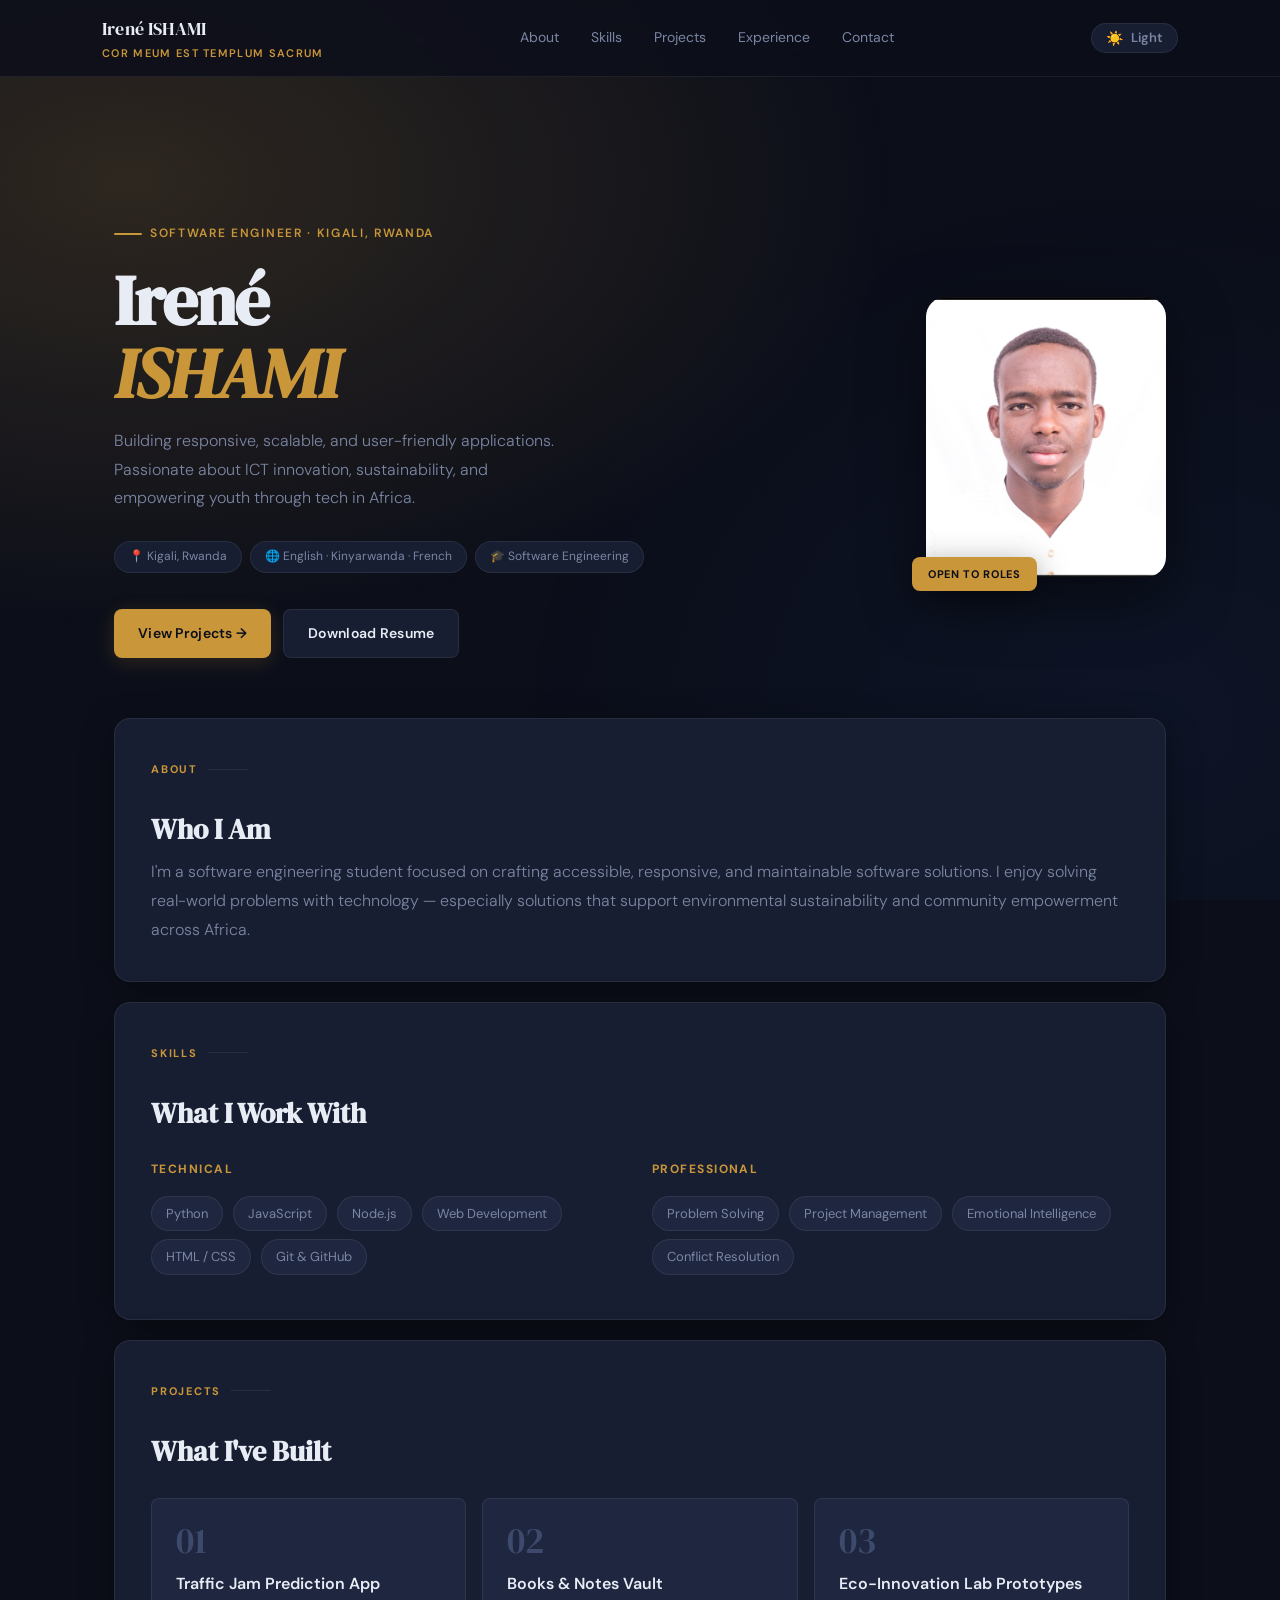
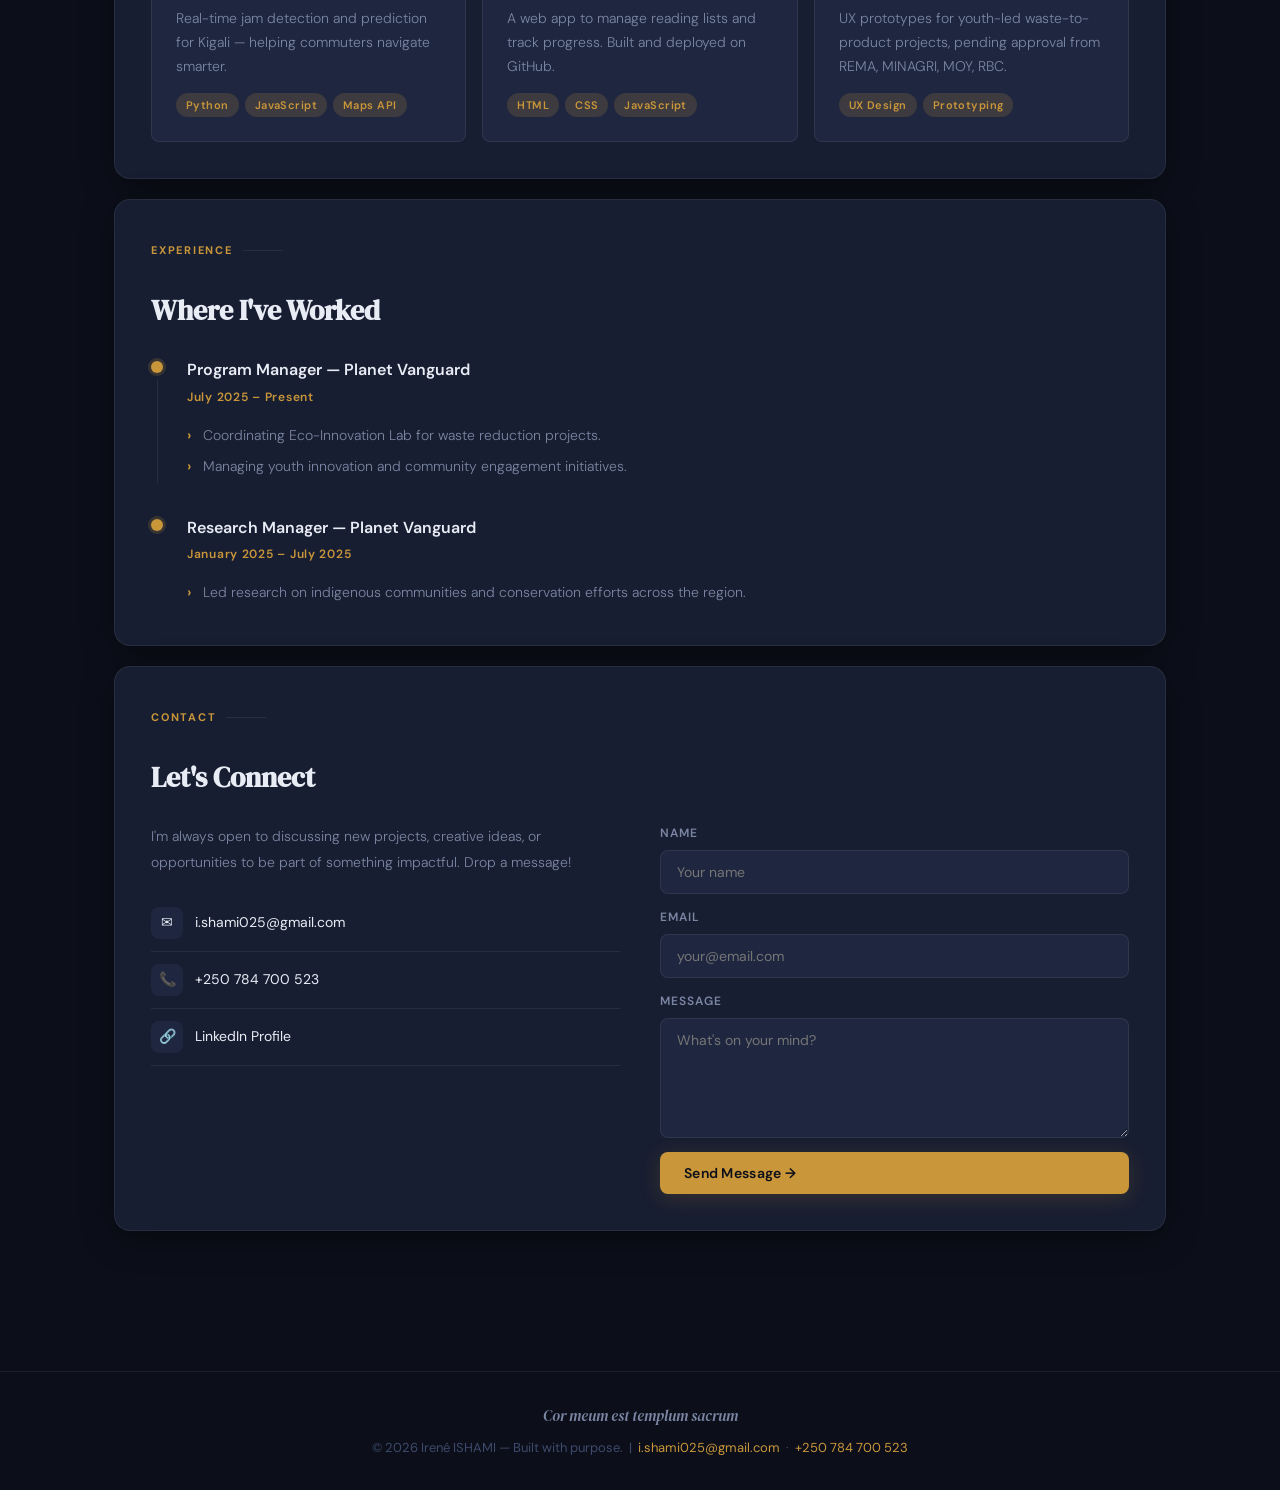
==== index.html @ 7d93533b "adding the 60:30:10 rule of coloring" ====
<!doctype html>
<html lang="en" data-theme="dark">
<head>
  <meta charset="utf-8" />
  <meta name="viewport" content="width=device-width,initial-scale=1" />
  <title>Irené ISHAMI — COR MEUM EST TEMPLUM SACRUM</title>
  <meta name="description" content="Irené ISHAMI — Software Engineering Student. Projects, experience, skills and contact." />
  <link rel="preconnect" href="https://fonts.googleapis.com">
  <link rel="preconnect" href="https://fonts.gstatic.com" crossorigin>
  <link href="https://fonts.googleapis.com/css2?family=DM+Serif+Display:ital@0;1&family=DM+Sans:ital,opsz,wght@0,9..40,300;0,9..40,400;0,9..40,600;1,9..40,300&display=swap" rel="stylesheet">
  <link rel="stylesheet" href="style.css" />
</head>
<body>

  <!-- ── HEADER ─────────────────────────────────────────────────────────── -->
  <header class="site-header">
    <div class="nav-row">
      <div class="brand">
        <div class="brand-name">Irené ISHAMI</div>
        <div class="brand-role">Cor meum est templum sacrum</div>
      </div>

      <button class="menu-toggle" aria-label="Toggle navigation">
        <span class="bar"></span>
        <span class="bar"></span>
        <span class="bar"></span>
      </button>

      <nav>
        <a href="#about">About</a>
        <a href="#skills">Skills</a>
        <a href="#projects">Projects</a>
        <a href="#experience">Experience</a>
        <a href="#contact">Contact</a>
      </nav>

      <button class="theme-toggle" id="themeToggle" aria-label="Toggle theme">
        <span class="theme-icon" id="themeIcon">☀️</span>
        <span id="themeLabel">Light</span>
      </button>
    </div>
  </header>

  <!-- ── MAIN ───────────────────────────────────────────────────────────── -->
  <main class="wrap" id="top">

    <!-- HERO -->
    <section class="hero">
      <div id="profile-content">
        <div class="hero-eyebrow">Software Engineer · Kigali, Rwanda</div>
        <h1>Irené<br><em>ISHAMI</em></h1>
        <p class="lead">
          Building responsive, scalable, and user-friendly applications. Passionate about ICT innovation,
          sustainability, and empowering youth through tech in Africa.
        </p>
        <div class="meta-pills">
          <span class="pill">📍 Kigali, Rwanda</span>
          <span class="pill">🌐 English · Kinyarwanda · French</span>
          <span class="pill">🎓 Software Engineering</span>
        </div>
        <div class="actions">
          <a href="#projects" class="btn btn-primary">View Projects →</a>
          <a href="./assets/cv/Irené ISHAMI - Resume .pdf" class="btn btn-ghost" download>Download Resume</a>
        </div>
      </div>

      <div class="profile-wrap">
        <div class="profile-img">
          <img alt="Irené ISHAMI" src="./assets/images/Screenshot_20241003-151451_1.jpg">
        </div>
        <div class="profile-badge">Open to Roles</div>
      </div>
    </section>

    <!-- ABOUT -->
    <section id="about" class="card">
      <div class="section-label">About</div>
      <h2>Who I Am</h2>
      <p>I'm a software engineering student focused on crafting accessible, responsive, and maintainable software solutions. I enjoy solving real-world problems with technology — especially solutions that support environmental sustainability and community empowerment across Africa.</p>
    </section>

    <!-- SKILLS -->
    <section id="skills" class="card">
      <div class="section-label">Skills</div>
      <h2>What I Work With</h2>
      <div class="skills-grid">
        <div class="skill-group">
          <h3>Technical</h3>
          <div>
            <span class="skill-tag">Python</span>
            <span class="skill-tag">JavaScript</span>
            <span class="skill-tag">Node.js</span>
            <span class="skill-tag">Web Development</span>
            <span class="skill-tag">HTML / CSS</span>
            <span class="skill-tag">Git & GitHub</span>
          </div>
        </div>
        <div class="skill-group">
          <h3>Professional</h3>
          <div>
            <span class="skill-tag">Problem Solving</span>
            <span class="skill-tag">Project Management</span>
            <span class="skill-tag">Emotional Intelligence</span>
            <span class="skill-tag">Conflict Resolution</span>
          </div>
        </div>
      </div>
    </section>

    <!-- PROJECTS -->
    <section id="projects" class="card">
      <div class="section-label">Projects</div>
      <h2>What I've Built</h2>
      <div class="projects-grid">
        <div class="project">
          <div class="project-num">01</div>
          <h4>Traffic Jam Prediction App</h4>
          <p>Real-time jam detection and prediction for Kigali — helping commuters navigate smarter.</p>
          <div class="project-tech">
            <span>Python</span>
            <span>JavaScript</span>
            <span>Maps API</span>
          </div>
        </div>
        <div class="project">
          <div class="project-num">02</div>
          <h4>Books & Notes Vault</h4>
          <p>A web app to manage reading lists and track progress. Built and deployed on GitHub.</p>
          <div class="project-tech">
            <span>HTML</span>
            <span>CSS</span>
            <span>JavaScript</span>
          </div>
        </div>
        <div class="project">
          <div class="project-num">03</div>
          <h4>Eco-Innovation Lab Prototypes</h4>
          <p>UX prototypes for youth-led waste-to-product projects, pending approval from REMA, MINAGRI, MOY, RBC.</p>
          <div class="project-tech">
            <span>UX Design</span>
            <span>Prototyping</span>
          </div>
        </div>
      </div>
    </section>

    <!-- EXPERIENCE -->
    <section id="experience" class="card">
      <div class="section-label">Experience</div>
      <h2>Where I've Worked</h2>
      <div class="timeline">
        <div class="timeline-item">
          <div class="timeline-dot-col">
            <div class="timeline-dot"></div>
            <div class="timeline-line"></div>
          </div>
          <div class="timeline-content">
            <h3>Program Manager — Planet Vanguard</h3>
            <div class="timeline-date">July 2025 – Present</div>
            <ul>
              <li>Coordinating Eco-Innovation Lab for waste reduction projects.</li>
              <li>Managing youth innovation and community engagement initiatives.</li>
            </ul>
          </div>
        </div>
        <div class="timeline-item">
          <div class="timeline-dot-col">
            <div class="timeline-dot"></div>
            <div class="timeline-line"></div>
          </div>
          <div class="timeline-content">
            <h3>Research Manager — Planet Vanguard</h3>
            <div class="timeline-date">January 2025 – July 2025</div>
            <ul>
              <li>Led research on indigenous communities and conservation efforts across the region.</li>
            </ul>
          </div>
        </div>
      </div>
    </section>

    <!-- CONTACT -->
    <section id="contact" class="card">
      <div class="section-label">Contact</div>
      <h2>Let's Connect</h2>
      <div class="contact-layout">
        <div class="contact-info">
          <p>I'm always open to discussing new projects, creative ideas, or opportunities to be part of something impactful. Drop a message!</p>
          <a href="mailto:i.shami025@gmail.com" class="contact-link">
            <span class="contact-link-icon">✉</span>
            i.shami025@gmail.com
          </a>
          <a href="tel:+250784700523" class="contact-link">
            <span class="contact-link-icon">📞</span>
            +250 784 700 523
          </a>
          <a href="https://www.linkedin.com/in/iren%C3%A9-ishami-908b85334/" class="contact-link" target="_blank">
            <span class="contact-link-icon">🔗</span>
            LinkedIn Profile
          </a>
        </div>
        <form id="contact-form">
          <div class="form-group">
            <label for="name">Name</label>
            <input type="text" id="name" placeholder="Your name" required>
          </div>
          <div class="form-group">
            <label for="email">Email</label>
            <input type="email" id="email" placeholder="your@email.com" required>
          </div>
          <div class="form-group">
            <label for="message">Message</label>
            <textarea id="message" placeholder="What's on your mind?" required></textarea>
          </div>
          <button type="submit" class="btn btn-primary">Send Message →</button>
        </form>
      </div>
    </section>

  </main>

  <!-- ── FOOTER ──────────────────────────────────────────────────────────── -->
  <footer>
    <p class="footer-motto">Cor meum est templum sacrum</p>
    <p>© 2026 Irené ISHAMI — Built with purpose. &nbsp;|&nbsp;
      <a href="mailto:i.shami025@gmail.com">i.shami025@gmail.com</a> &nbsp;·&nbsp;
      <a href="tel:+250784700523">+250 784 700 523</a>
    </p>
  </footer>

  <script src="script.js"></script>
</body>
</html>
---- style.css ----
/* ─────────────────────────────────────────────────────────────────────────
   DESIGN SYSTEM  —  60-30-10 Color Rule
   60% = bg          (deep navy / warm cream)
   30% = surface      (cards / panels)
   10% = accent       (warm gold)
───────────────────────────────────────────────────────────────────────── */

:root {
  --transition: 0.35s cubic-bezier(0.4, 0, 0.2, 1);
  --radius: 16px;
  --radius-sm: 8px;
}

/* ── DARK THEME (default) ────────────────────────────────────────────── */
[data-theme="dark"] {
  --bg:           #0c0f1a;
  --bg-alt:       #111627;
  --surface:      #181e31;
  --surface-2:    #1f2740;
  --border:       rgba(255, 255, 255, 0.07);
  --text:         #e8ecf5;
  --text-muted:   #7a86a3;
  --text-dim:     #3d4a6b;
  --accent:       #c9963a;
  --accent-glow:  rgba(201, 150, 58, 0.18);
  --accent-light: #e8b55a;
  --shadow:       0 8px 32px rgba(0, 0, 0, 0.4);
  --shadow-lg:    0 20px 60px rgba(0, 0, 0, 0.5);
}

/* ── LIGHT THEME ─────────────────────────────────────────────────────── */
[data-theme="light"] {
  --bg:           #f0ede8;
  --bg-alt:       #ebe7e1;
  --surface:      #ffffff;
  --surface-2:    #f8f6f3;
  --border:       rgba(0, 0, 0, 0.08);
  --text:         #1a1a2e;
  --text-muted:   #6b6880;
  --text-dim:     #bbb9c4;
  --accent:       #b5832a;
  --accent-glow:  rgba(181, 131, 42, 0.12);
  --accent-light: #d4a24a;
  --shadow:       0 4px 20px rgba(0, 0, 0, 0.08);
  --shadow-lg:    0 16px 48px rgba(0, 0, 0, 0.12);
}

/* ── RESET ───────────────────────────────────────────────────────────── */
*, *::before, *::after {
  box-sizing: border-box;
  margin: 0;
  padding: 0;
}

html { scroll-behavior: smooth; }

body {
  font-family: 'DM Sans', sans-serif;
  background: var(--bg);
  color: var(--text);
  line-height: 1.65;
  transition: background var(--transition), color var(--transition);
  overflow-x: hidden;
}

/* ── BACKGROUND GLOW ─────────────────────────────────────────────────── */
body::before {
  content: '';
  position: fixed;
  inset: 0;
  background:
    radial-gradient(ellipse 60% 50% at 10% 20%, var(--accent-glow), transparent),
    radial-gradient(ellipse 50% 60% at 90% 80%, rgba(37, 99, 235, 0.06), transparent);
  pointer-events: none;
  z-index: 0;
  transition: opacity var(--transition);
}

/* ── LAYOUT ──────────────────────────────────────────────────────────── */
.wrap {
  position: relative;
  z-index: 1;
  max-width: 1100px;
  margin: 0 auto;
  padding: 60px 24px 80px;
}

/* ── HEADER ──────────────────────────────────────────────────────────── */
header {
  position: sticky;
  top: 0;
  z-index: 200;
  background: rgba(12, 15, 26, 0.85);
  backdrop-filter: blur(20px);
  -webkit-backdrop-filter: blur(20px);
  border-bottom: 1px solid var(--border);
  transition: background var(--transition), border-color var(--transition);
}

[data-theme="light"] header {
  background: rgba(240, 237, 232, 0.85);
}

.nav-row {
  display: flex;
  justify-content: space-between;
  align-items: center;
  padding: 14px 32px;
  max-width: 1140px;
  margin: 0 auto;
  gap: 20px;
}

.brand-name {
  font-family: 'DM Serif Display', serif;
  font-size: 18px;
  letter-spacing: 0.01em;
  color: var(--text);
}

.brand-role {
  font-size: 11px;
  color: var(--accent);
  letter-spacing: 0.12em;
  text-transform: uppercase;
  font-weight: 600;
}

/* ── NAV ─────────────────────────────────────────────────────────────── */
nav {
  display: flex;
  align-items: center;
  gap: 4px;
}

nav a {
  color: var(--text-muted);
  text-decoration: none;
  font-size: 14px;
  font-weight: 400;
  padding: 6px 14px;
  border-radius: var(--radius-sm);
  transition: color 0.2s, background 0.2s;
}

nav a:hover {
  color: var(--text);
  background: var(--surface);
}

/* ── THEME TOGGLE ────────────────────────────────────────────────────── */
.theme-toggle {
  display: flex;
  align-items: center;
  gap: 8px;
  background: var(--surface);
  border: 1px solid var(--border);
  border-radius: 999px;
  padding: 5px 14px;
  cursor: pointer;
  font-size: 13px;
  font-family: inherit;
  color: var(--text-muted);
  font-weight: 600;
  transition: all 0.2s;
}

.theme-toggle:hover {
  color: var(--text);
  border-color: var(--accent);
}

.theme-icon { font-size: 14px; }

/* ── BURGER BUTTON ───────────────────────────────────────────────────── */
.menu-toggle {
  display: none;
  flex-direction: column;
  justify-content: space-between;
  width: 24px;
  height: 18px;
  background: none;
  border: none;
  cursor: pointer;
  padding: 0;
}

.bar {
  height: 2px;
  width: 100%;
  background: var(--text);
  border-radius: 2px;
  transition: 0.3s;
}

/* ── HERO ────────────────────────────────────────────────────────────── */
.hero {
  display: grid;
  grid-template-columns: 1fr auto;
  gap: 60px;
  align-items: center;
  padding: 80px 0 60px;
}

.hero-eyebrow {
  display: inline-flex;
  align-items: center;
  gap: 8px;
  font-size: 12px;
  letter-spacing: 0.14em;
  text-transform: uppercase;
  color: var(--accent);
  font-weight: 600;
  margin-bottom: 20px;
}

.hero-eyebrow::before {
  content: '';
  display: block;
  width: 28px;
  height: 2px;
  background: var(--accent);
  border-radius: 2px;
}

.hero h1 {
  font-family: 'DM Serif Display', serif;
  font-size: clamp(42px, 6vw, 70px);
  line-height: 1.05;
  letter-spacing: -0.02em;
  margin-bottom: 16px;
  color: var(--text);
}

.hero h1 em {
  font-style: italic;
  color: var(--accent);
}

.hero .lead {
  font-size: 16px;
  color: var(--text-muted);
  max-width: 460px;
  margin-bottom: 28px;
  font-weight: 300;
  line-height: 1.8;
}

.meta-pills {
  display: flex;
  flex-wrap: wrap;
  gap: 8px;
  margin-bottom: 36px;
}

.pill {
  background: var(--surface);
  border: 1px solid var(--border);
  color: var(--text-muted);
  font-size: 12px;
  padding: 5px 14px;
  border-radius: 999px;
  font-weight: 400;
}

.actions {
  display: flex;
  gap: 12px;
  flex-wrap: wrap;
}

/* ── PROFILE IMAGE ───────────────────────────────────────────────────── */
.profile-wrap { position: relative; }

.profile-img {
  width: 240px;
  height: 280px;
  border-radius: 20px;
  overflow: hidden;
  box-shadow: var(--shadow-lg);
  position: relative;
}

.profile-img::after {
  content: '';
  position: absolute;
  inset: 0;
  border-radius: 20px;
  border: 1px solid var(--border);
}

.profile-img img {
  width: 100%;
  height: 100%;
  object-fit: cover;
  object-position: top;
  display: block;
}

.profile-badge {
  position: absolute;
  bottom: -14px;
  left: -14px;
  background: var(--accent);
  color: #0c0f1a;
  font-size: 11px;
  font-weight: 700;
  letter-spacing: 0.06em;
  text-transform: uppercase;
  padding: 8px 16px;
  border-radius: var(--radius-sm);
  box-shadow: var(--shadow);
}

/* ── BUTTONS ─────────────────────────────────────────────────────────── */
.btn {
  display: inline-flex;
  align-items: center;
  gap: 8px;
  padding: 12px 24px;
  border-radius: var(--radius-sm);
  font-family: inherit;
  font-size: 14px;
  font-weight: 600;
  text-decoration: none;
  cursor: pointer;
  border: none;
  transition: all 0.2s;
  letter-spacing: 0.02em;
}

.btn-primary {
  background: var(--accent);
  color: #0c0f1a;
  box-shadow: 0 4px 20px var(--accent-glow);
}

.btn-primary:hover {
  background: var(--accent-light);
  transform: translateY(-1px);
  box-shadow: 0 8px 28px var(--accent-glow);
}

.btn-ghost {
  background: var(--surface);
  color: var(--text);
  border: 1px solid var(--border);
}

.btn-ghost:hover {
  border-color: var(--accent);
  color: var(--accent);
  transform: translateY(-1px);
}

/* ── SECTION LABEL ───────────────────────────────────────────────────── */
.section-label {
  display: inline-flex;
  align-items: center;
  gap: 10px;
  font-size: 11px;
  letter-spacing: 0.16em;
  text-transform: uppercase;
  color: var(--accent);
  font-weight: 700;
  margin-bottom: 28px;
}

.section-label::after {
  content: '';
  flex: 1;
  height: 1px;
  background: var(--border);
  min-width: 40px;
}

/* ── CARDS ───────────────────────────────────────────────────────────── */
.card {
  background: var(--surface);
  border: 1px solid var(--border);
  border-radius: var(--radius);
  padding: 36px;
  margin-bottom: 20px;
  box-shadow: var(--shadow);
  transition: background var(--transition), border-color var(--transition);
}

.card h2 {
  font-family: 'DM Serif Display', serif;
  font-size: 28px;
  margin-bottom: 6px;
  color: var(--text);
}

.card > p {
  color: var(--text-muted);
  font-weight: 300;
  line-height: 1.8;
}

/* ── SKILLS ──────────────────────────────────────────────────────────── */
.skills-grid {
  display: grid;
  grid-template-columns: 1fr 1fr;
  gap: 24px;
  margin-top: 24px;
}

.skill-group h3 {
  font-size: 12px;
  letter-spacing: 0.12em;
  text-transform: uppercase;
  color: var(--accent);
  font-weight: 700;
  margin-bottom: 16px;
}

.skill-tag {
  display: inline-block;
  background: var(--surface-2);
  border: 1px solid var(--border);
  color: var(--text-muted);
  font-size: 13px;
  padding: 6px 14px;
  border-radius: 999px;
  margin: 0 6px 8px 0;
  transition: all 0.2s;
}

.skill-tag:hover {
  border-color: var(--accent);
  color: var(--accent);
  background: var(--accent-glow);
}

/* ── PROJECTS ────────────────────────────────────────────────────────── */
.projects-grid {
  display: grid;
  grid-template-columns: repeat(auto-fit, minmax(280px, 1fr));
  gap: 16px;
  margin-top: 24px;
}

.project {
  background: var(--surface-2);
  border: 1px solid var(--border);
  border-radius: var(--radius-sm);
  padding: 24px;
  transition: all 0.25s;
  position: relative;
  overflow: hidden;
}

.project::before {
  content: '';
  position: absolute;
  top: 0;
  left: 0;
  right: 0;
  height: 3px;
  background: linear-gradient(90deg, var(--accent), var(--accent-light));
  opacity: 0;
  transition: opacity 0.25s;
}

.project:hover {
  border-color: var(--accent);
  transform: translateY(-3px);
  box-shadow: var(--shadow-lg);
}

.project:hover::before { opacity: 1; }

.project-num {
  font-family: 'DM Serif Display', serif;
  font-size: 36px;
  color: var(--text-dim);
  line-height: 1;
  margin-bottom: 12px;
}

.project h4 {
  font-size: 16px;
  font-weight: 600;
  color: var(--text);
  margin-bottom: 10px;
}

.project p {
  font-size: 14px;
  color: var(--text-muted);
  font-weight: 300;
  line-height: 1.7;
}

.project-tech {
  display: flex;
  flex-wrap: wrap;
  gap: 6px;
  margin-top: 14px;
}

.project-tech span {
  font-size: 11px;
  padding: 3px 10px;
  border-radius: 999px;
  background: var(--accent-glow);
  color: var(--accent);
  font-weight: 600;
  letter-spacing: 0.04em;
}

/* ── TIMELINE / EXPERIENCE ───────────────────────────────────────────── */
.timeline { margin-top: 24px; }

.timeline-item {
  display: grid;
  grid-template-columns: auto 1fr;
  gap: 24px;
  margin-bottom: 32px;
}

.timeline-item:last-child { margin-bottom: 0; }

.timeline-dot-col {
  display: flex;
  flex-direction: column;
  align-items: center;
  padding-top: 4px;
}

.timeline-dot {
  width: 12px;
  height: 12px;
  border-radius: 50%;
  background: var(--accent);
  flex-shrink: 0;
  box-shadow: 0 0 0 3px var(--accent-glow);
}

.timeline-line {
  flex: 1;
  width: 1px;
  background: var(--border);
  margin-top: 6px;
}

.timeline-item:last-child .timeline-line { display: none; }

.timeline-content h3 {
  font-size: 16px;
  font-weight: 600;
  color: var(--text);
  margin-bottom: 4px;
}

.timeline-date {
  font-size: 12px;
  color: var(--accent);
  font-weight: 600;
  letter-spacing: 0.06em;
  margin-bottom: 12px;
}

.timeline-content ul {
  list-style: none;
  padding: 0;
}

.timeline-content li {
  font-size: 14px;
  color: var(--text-muted);
  padding: 4px 0 4px 16px;
  position: relative;
  font-weight: 300;
  line-height: 1.7;
}

.timeline-content li::before {
  content: '›';
  position: absolute;
  left: 0;
  color: var(--accent);
  font-weight: 700;
}

/* ── CONTACT ─────────────────────────────────────────────────────────── */
.contact-layout {
  display: grid;
  grid-template-columns: 1fr 1fr;
  gap: 40px;
  margin-top: 24px;
  align-items: start;
}

.contact-info p {
  font-size: 14px;
  color: var(--text-muted);
  font-weight: 300;
  line-height: 1.8;
  margin-bottom: 20px;
}

.contact-link {
  display: flex;
  align-items: center;
  gap: 12px;
  color: var(--text);
  text-decoration: none;
  font-size: 14px;
  padding: 12px 0;
  border-bottom: 1px solid var(--border);
  transition: color 0.2s;
}

.contact-link:hover { color: var(--accent); }

.contact-link-icon {
  width: 32px;
  height: 32px;
  border-radius: var(--radius-sm);
  background: var(--surface-2);
  display: flex;
  align-items: center;
  justify-content: center;
  font-size: 14px;
}

/* ── FORM ────────────────────────────────────────────────────────────── */
form {
  display: flex;
  flex-direction: column;
  gap: 14px;
}

.form-group { display: flex; flex-direction: column; }

label {
  font-size: 12px;
  font-weight: 600;
  letter-spacing: 0.08em;
  text-transform: uppercase;
  color: var(--text-muted);
  display: block;
  margin-bottom: 6px;
}

input, textarea {
  width: 100%;
  padding: 12px 16px;
  background: var(--surface-2);
  border: 1px solid var(--border);
  border-radius: var(--radius-sm);
  font-family: inherit;
  font-size: 14px;
  color: var(--text);
  transition: border-color 0.2s;
  outline: none;
}

input:focus, textarea:focus {
  border-color: var(--accent);
  box-shadow: 0 0 0 3px var(--accent-glow);
}

textarea { min-height: 120px; resize: vertical; }

/* ── FOOTER ──────────────────────────────────────────────────────────── */
footer {
  text-align: center;
  padding: 32px 24px;
  border-top: 1px solid var(--border);
  color: var(--text-dim);
  font-size: 13px;
  margin-top: 40px;
  position: relative;
  z-index: 1;
}

footer a { color: var(--accent); text-decoration: none; }
footer a:hover { text-decoration: underline; }

footer .footer-motto {
  font-family: 'DM Serif Display', serif;
  font-style: italic;
  font-size: 15px;
  color: var(--text-muted);
  margin-bottom: 8px;
}

/* ── ANIMATIONS ──────────────────────────────────────────────────────── */
@keyframes fadeUp {
  from { opacity: 0; transform: translateY(24px); }
  to   { opacity: 1; transform: translateY(0); }
}

.hero > * { animation: fadeUp 0.7s ease both; }
.hero > *:nth-child(2) { animation-delay: 0.1s; }

/* ── RESPONSIVE ──────────────────────────────────────────────────────── */
@media (max-width: 768px) {
  .nav-row { padding: 14px 20px; }

  nav {
    display: none;
    flex-direction: column;
    position: absolute;
    top: 64px;
    left: 0;
    width: 100%;
    background: var(--surface);
    border-bottom: 1px solid var(--border);
    padding: 8px 0;
    z-index: 200;
  }

  nav.active { display: flex; }

  nav a {
    padding: 12px 24px;
    border-radius: 0;
    border-bottom: 1px solid var(--border);
    font-size: 15px;
  }

  .menu-toggle { display: flex; }

  .hero {
    grid-template-columns: 1fr;
    padding: 40px 0 32px;
    text-align: center;
  }

  .hero .lead { max-width: 100%; }
  .meta-pills { justify-content: center; }
  .actions { justify-content: center; }

  .profile-wrap { display: flex; justify-content: center; }
  .profile-img { width: 200px; height: 230px; }

  .skills-grid { grid-template-columns: 1fr; }
  .contact-layout { grid-template-columns: 1fr; }

  .card { padding: 24px 20px; }

  .theme-toggle span:last-child { display: none; }
}

/* ── BURGER ANIMATION ────────────────────────────────────────────────── */
.menu-toggle.active .bar:nth-child(1) {
  transform: rotate(45deg) translateY(7px);
}
.menu-toggle.active .bar:nth-child(2) { opacity: 0; }
.menu-toggle.active .bar:nth-child(3) {
  transform: rotate(-45deg) translateY(-7px);
}
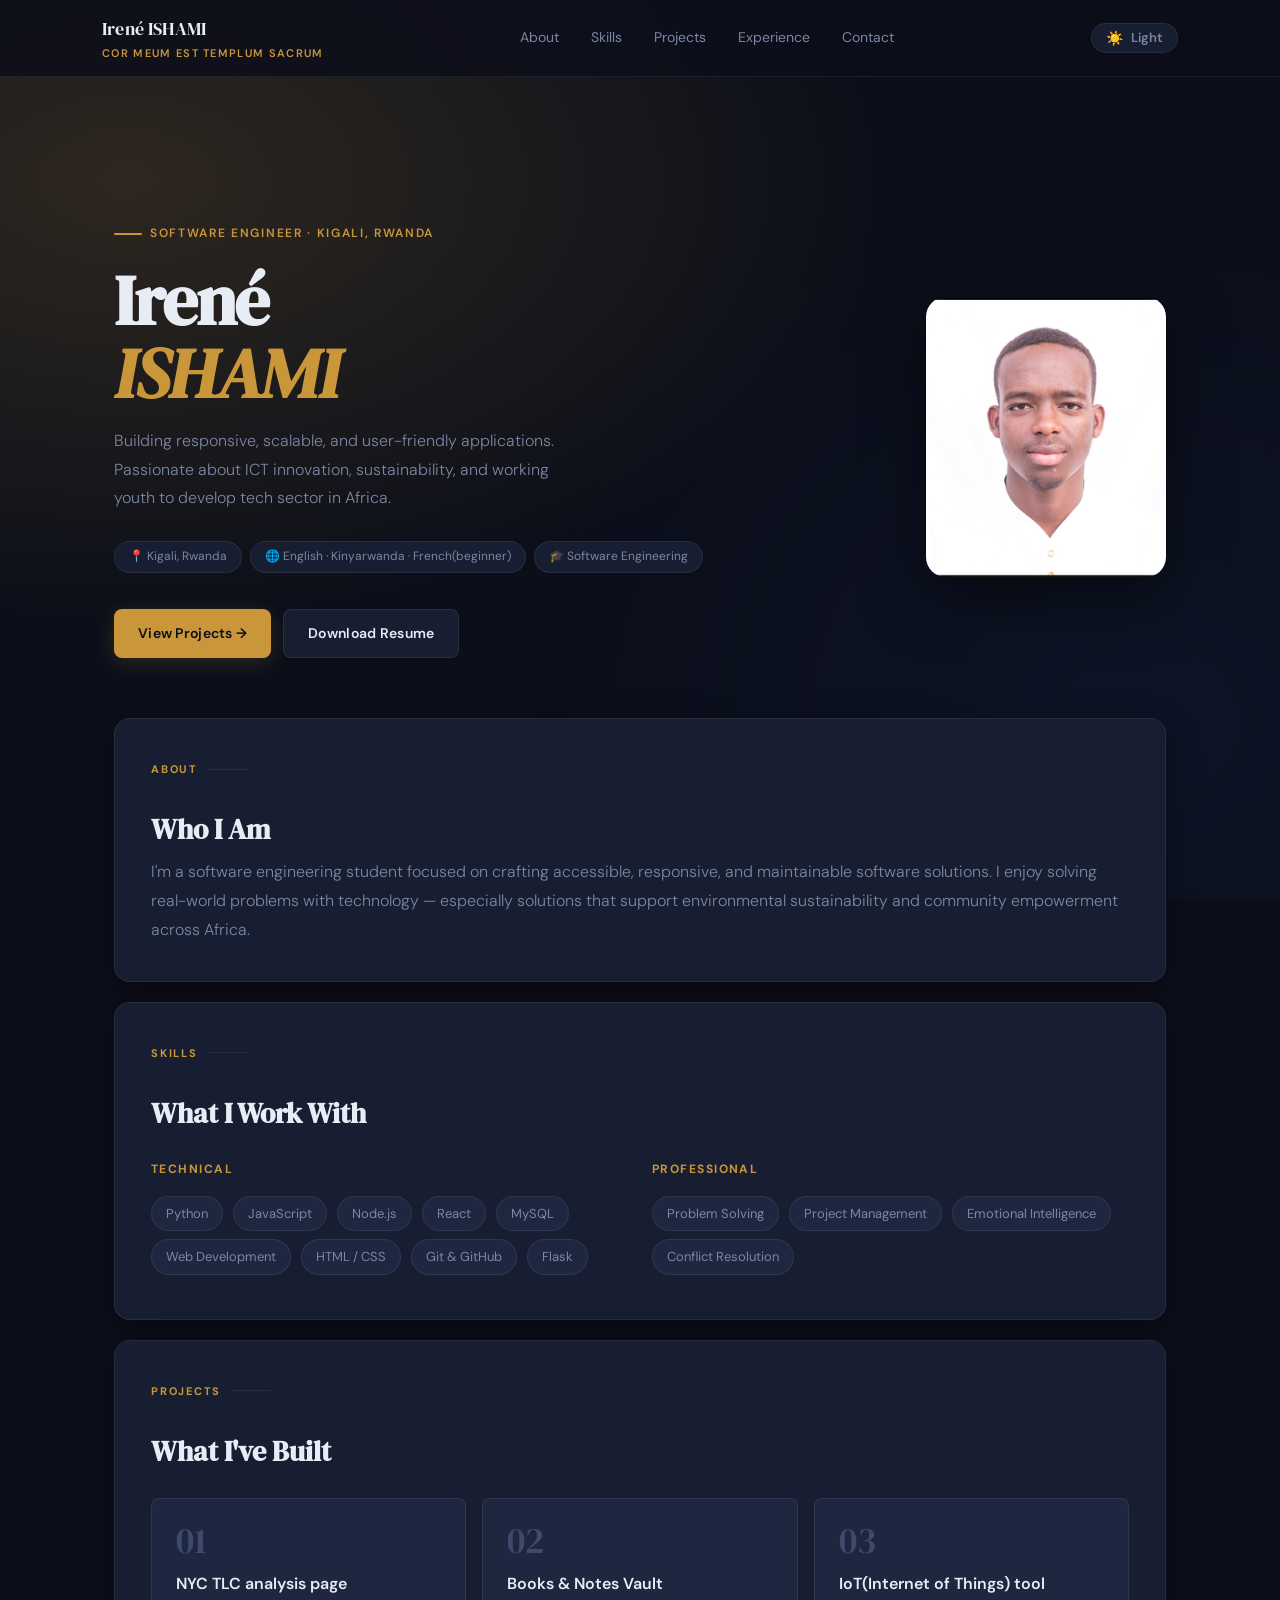
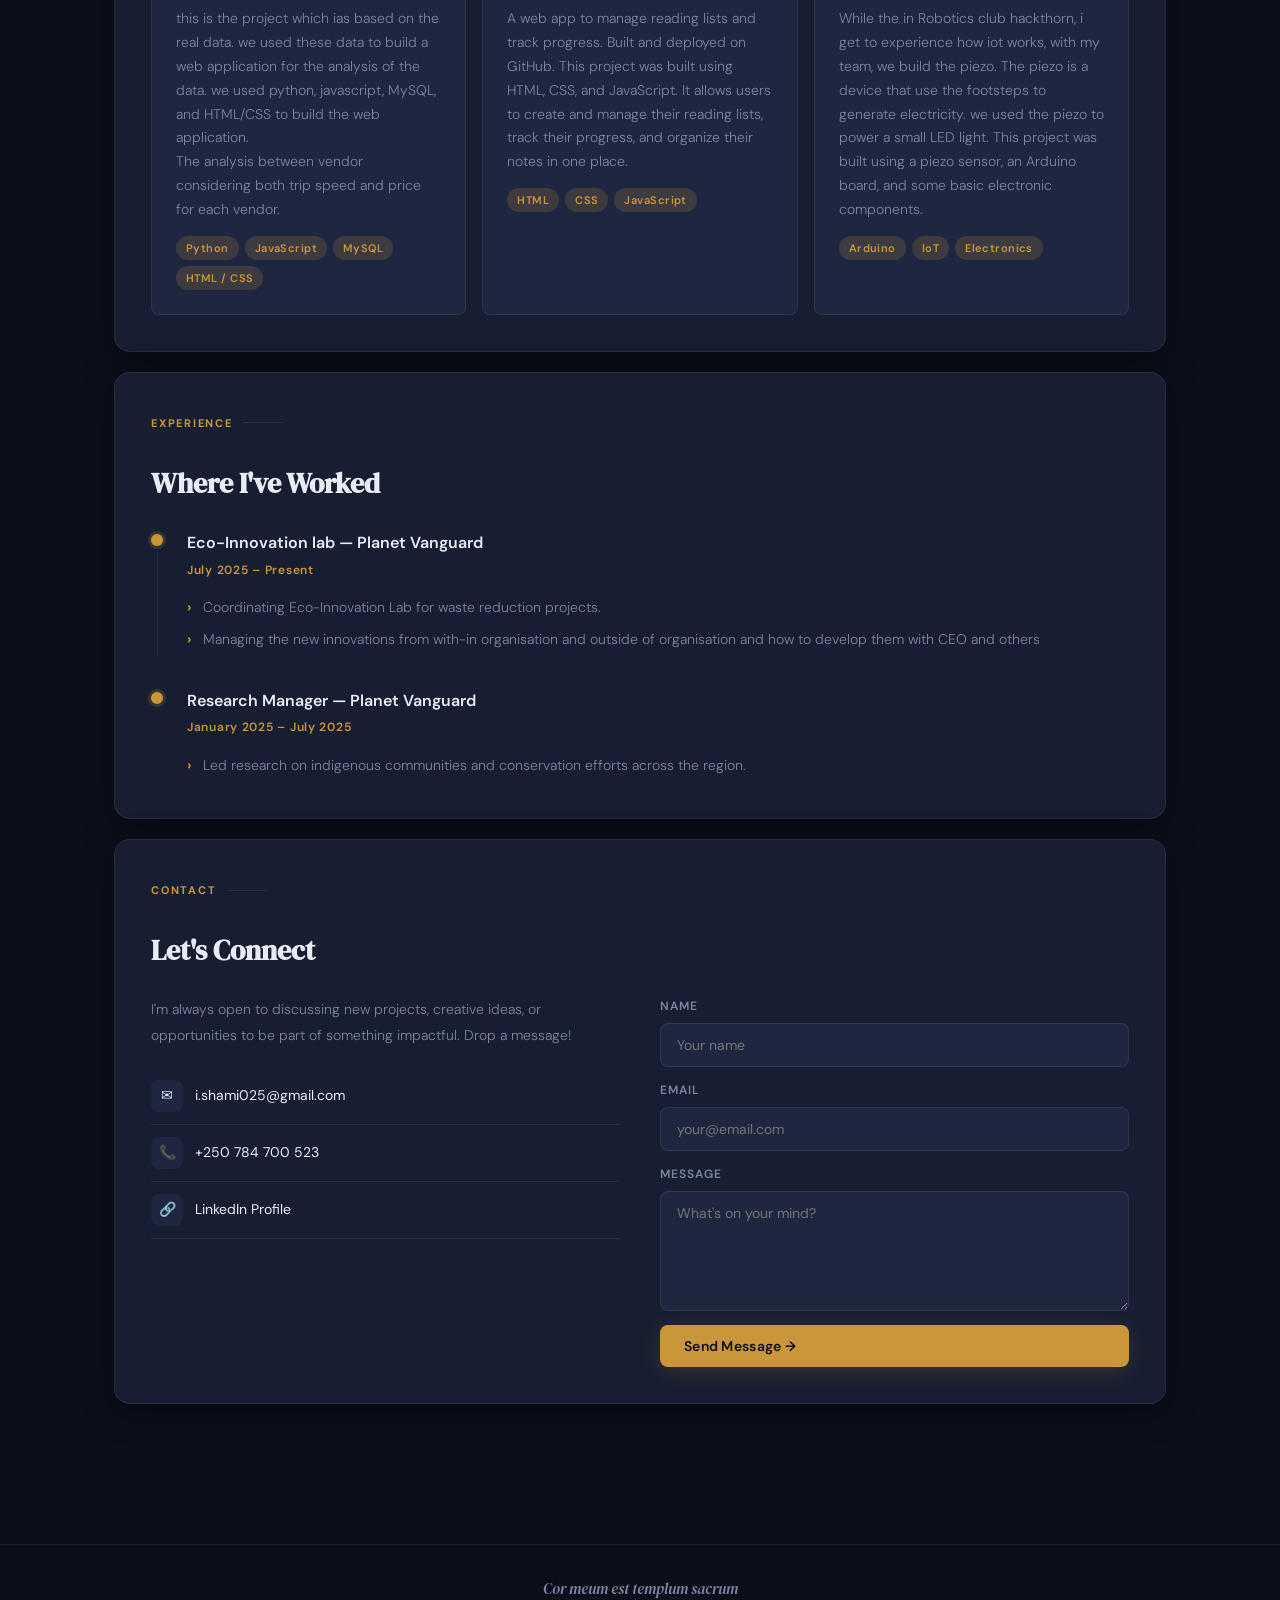
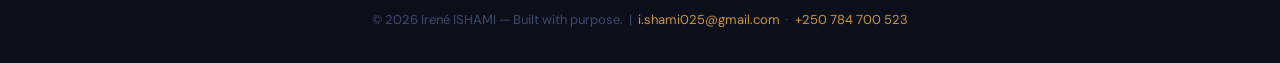
==== commit e20cf61b: "html editing" ====
--- a/index.html
+++ b/index.html
@@ -51,11 +51,11 @@
         <h1>Irené<br><em>ISHAMI</em></h1>
         <p class="lead">
           Building responsive, scalable, and user-friendly applications. Passionate about ICT innovation,
-          sustainability, and empowering youth through tech in Africa.
+          sustainability, and working youth to develop tech sector in Africa.
         </p>
         <div class="meta-pills">
           <span class="pill">📍 Kigali, Rwanda</span>
-          <span class="pill">🌐 English · Kinyarwanda · French</span>
+          <span class="pill">🌐 English · Kinyarwanda · French(beginner)</span>
           <span class="pill">🎓 Software Engineering</span>
         </div>
         <div class="actions">
@@ -68,7 +68,6 @@
         <div class="profile-img">
           <img alt="Irené ISHAMI" src="./assets/images/Screenshot_20241003-151451_1.jpg">
         </div>
-        <div class="profile-badge">Open to Roles</div>
       </div>
     </section>
 
@@ -76,7 +75,9 @@
     <section id="about" class="card">
       <div class="section-label">About</div>
       <h2>Who I Am</h2>
-      <p>I'm a software engineering student focused on crafting accessible, responsive, and maintainable software solutions. I enjoy solving real-world problems with technology — especially solutions that support environmental sustainability and community empowerment across Africa.</p>
+      <p>I'm a software engineering student focused on crafting accessible, responsive, and maintainable software solutions. 
+        I enjoy solving real-world problems with technology — 
+        especially solutions that support environmental sustainability and community empowerment across Africa.</p>
     </section>
 
     <!-- SKILLS -->
@@ -90,9 +91,12 @@
             <span class="skill-tag">Python</span>
             <span class="skill-tag">JavaScript</span>
             <span class="skill-tag">Node.js</span>
+            <span class="skill-tag">React</span>
+            <span class="skill-tag">MySQL</span>
             <span class="skill-tag">Web Development</span>
             <span class="skill-tag">HTML / CSS</span>
             <span class="skill-tag">Git & GitHub</span>
+            <span class="skill-tag">Flask</span>
           </div>
         </div>
         <div class="skill-group">
@@ -114,18 +118,24 @@
       <div class="projects-grid">
         <div class="project">
           <div class="project-num">01</div>
-          <h4>Traffic Jam Prediction App</h4>
-          <p>Real-time jam detection and prediction for Kigali — helping commuters navigate smarter.</p>
+          <h4>NYC TLC analysis page</h4>
+          <p>this is the project which ias based on the real data. we used these data to build a web application for 
+            the analysis of the data. we used python, javascript, MySQL, and HTML/CSS to build the web application.<br>
+            The analysis between vendor considering both trip speed and price for each vendor.
+          </p>
           <div class="project-tech">
             <span>Python</span>
             <span>JavaScript</span>
-            <span>Maps API</span>
+            <span>MySQL</span>
+            <span>HTML / CSS</span>
           </div>
         </div>
         <div class="project">
           <div class="project-num">02</div>
           <h4>Books & Notes Vault</h4>
-          <p>A web app to manage reading lists and track progress. Built and deployed on GitHub.</p>
+          <p>A web app to manage reading lists and track progress. Built and deployed on GitHub.
+            This project was built using HTML, CSS, and JavaScript. It allows users to create and manage their reading lists, track their progress, and organize their notes in one place.
+          </p>
           <div class="project-tech">
             <span>HTML</span>
             <span>CSS</span>
@@ -134,11 +144,14 @@
         </div>
         <div class="project">
           <div class="project-num">03</div>
-          <h4>Eco-Innovation Lab Prototypes</h4>
-          <p>UX prototypes for youth-led waste-to-product projects, pending approval from REMA, MINAGRI, MOY, RBC.</p>
+          <h4>IoT(Internet of Things) tool</h4>
+          <p> While the in Robotics club hackthorn, i get to experience how iot works, with my team, we build the piezo. 
+            The piezo is a device that use the footsteps to generate electricity. we used the piezo to power a small LED light. This project was built using a piezo sensor, an Arduino board, and some basic electronic components.
+          </p>
           <div class="project-tech">
-            <span>UX Design</span>
-            <span>Prototyping</span>
+            <span>Arduino</span>
+            <span>IoT</span>
+            <span>Electronics</span>
           </div>
         </div>
       </div>
@@ -155,11 +168,11 @@
             <div class="timeline-line"></div>
           </div>
           <div class="timeline-content">
-            <h3>Program Manager — Planet Vanguard</h3>
+            <h3>Eco-Innovation lab — Planet Vanguard</h3>
             <div class="timeline-date">July 2025 – Present</div>
             <ul>
               <li>Coordinating Eco-Innovation Lab for waste reduction projects.</li>
-              <li>Managing youth innovation and community engagement initiatives.</li>
+              <li>Managing the new innovations from with-in organisation and outside of organisation and how to develop them with CEO and others</li>
             </ul>
           </div>
         </div>
--- a/style.css
+++ b/style.css
@@ -129,7 +129,7 @@
 /* ── NAV ─────────────────────────────────────────────────────────────── */
 nav {
   display: flex;
-  align-items: center;
+  align-items: right;
   gap: 4px;
 }
 
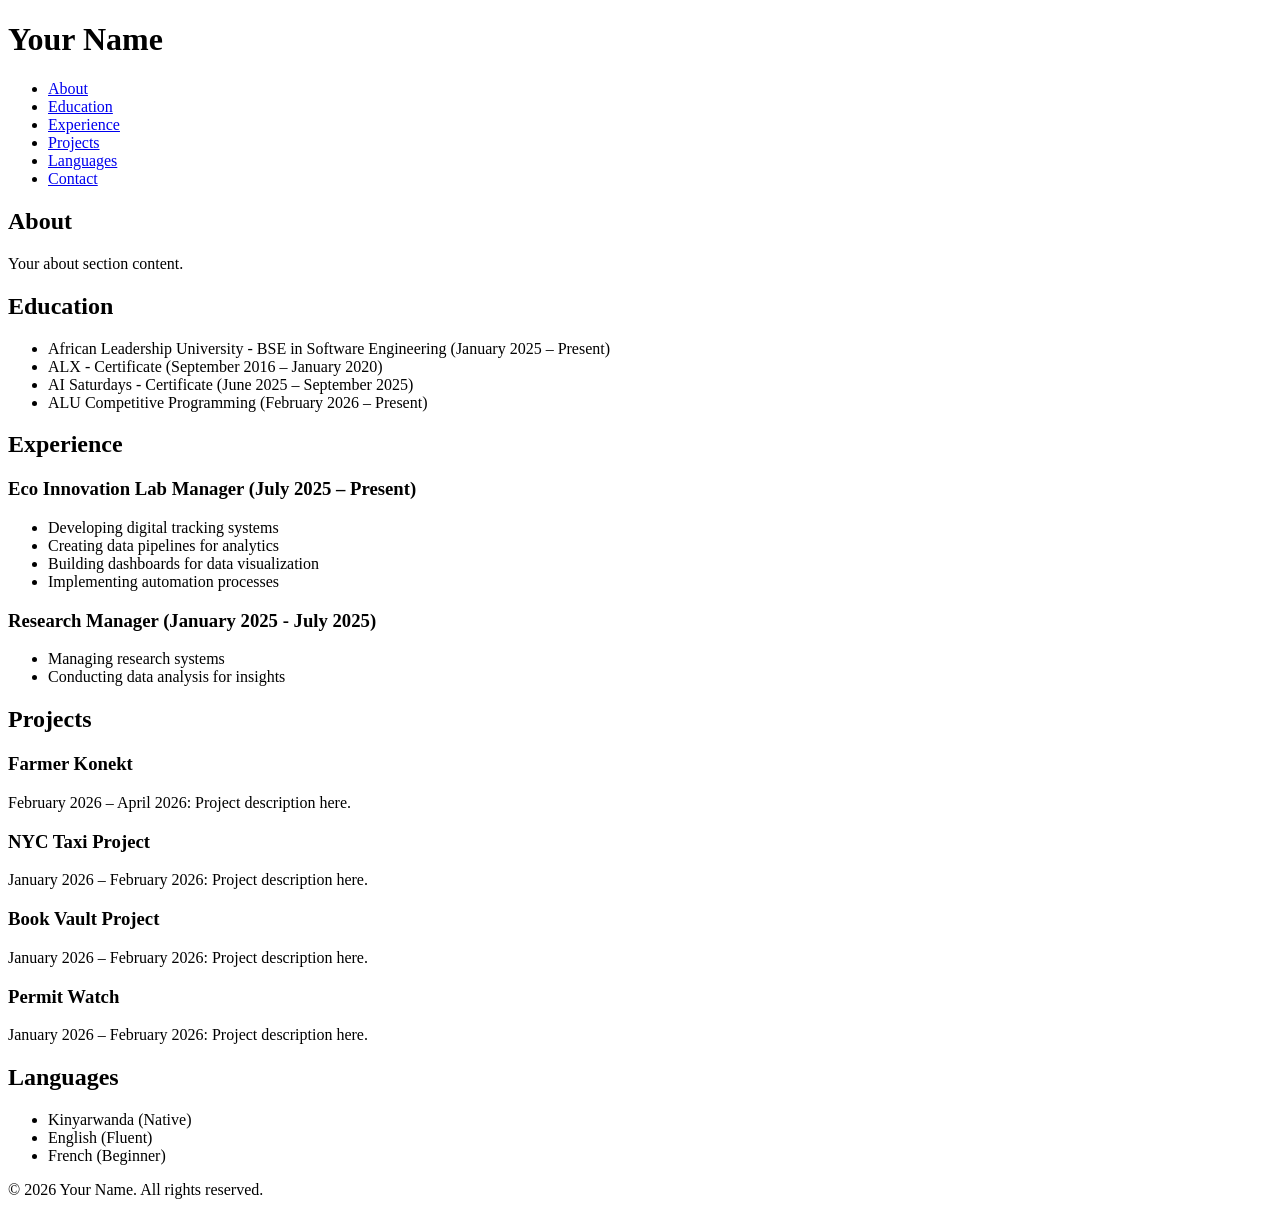
==== commit ce8e30e4: "Updated index.html with expanded educational background, experience, projects, and languages section" ====
--- a/index.html
+++ b/index.html
@@ -1,246 +1,75 @@
-<!doctype html>
-<html lang="en" data-theme="dark">
+<!DOCTYPE html>
+<html lang="en">
 <head>
-  <meta charset="utf-8" />
-  <meta name="viewport" content="width=device-width,initial-scale=1" />
-  <title>Irené ISHAMI — COR MEUM EST TEMPLUM SACRUM</title>
-  <meta name="description" content="Irené ISHAMI — Software Engineering Student. Projects, experience, skills and contact." />
-  <link rel="preconnect" href="https://fonts.googleapis.com">
-  <link rel="preconnect" href="https://fonts.gstatic.com" crossorigin>
-  <link href="https://fonts.googleapis.com/css2?family=DM+Serif+Display:ital@0;1&family=DM+Sans:ital,opsz,wght@0,9..40,300;0,9..40,400;0,9..40,600;1,9..40,300&display=swap" rel="stylesheet">
-  <link rel="stylesheet" href="style.css" />
+    <meta charset="UTF-8">
+    <meta name="viewport" content="width=device-width, initial-scale=1.0">
+    <title>Portfolio</title>
 </head>
 <body>
-
-  <!-- ── HEADER ─────────────────────────────────────────────────────────── -->
-  <header class="site-header">
-    <div class="nav-row">
-      <div class="brand">
-        <div class="brand-name">Irené ISHAMI</div>
-        <div class="brand-role">Cor meum est templum sacrum</div>
-      </div>
-
-      <button class="menu-toggle" aria-label="Toggle navigation">
-        <span class="bar"></span>
-        <span class="bar"></span>
-        <span class="bar"></span>
-      </button>
-
-      <nav>
-        <a href="#about">About</a>
-        <a href="#skills">Skills</a>
-        <a href="#projects">Projects</a>
-        <a href="#experience">Experience</a>
-        <a href="#contact">Contact</a>
-      </nav>
-
-      <button class="theme-toggle" id="themeToggle" aria-label="Toggle theme">
-        <span class="theme-icon" id="themeIcon">☀️</span>
-        <span id="themeLabel">Light</span>
-      </button>
-    </div>
-  </header>
-
-  <!-- ── MAIN ───────────────────────────────────────────────────────────── -->
-  <main class="wrap" id="top">
-
-    <!-- HERO -->
-    <section class="hero">
-      <div id="profile-content">
-        <div class="hero-eyebrow">Software Engineer · Kigali, Rwanda</div>
-        <h1>Irené<br><em>ISHAMI</em></h1>
-        <p class="lead">
-          Building responsive, scalable, and user-friendly applications. Passionate about ICT innovation,
-          sustainability, and working youth to develop tech sector in Africa.
-        </p>
-        <div class="meta-pills">
-          <span class="pill">📍 Kigali, Rwanda</span>
-          <span class="pill">🌐 English · Kinyarwanda · French(beginner)</span>
-          <span class="pill">🎓 Software Engineering</span>
-        </div>
-        <div class="actions">
-          <a href="#projects" class="btn btn-primary">View Projects →</a>
-          <a href="./assets/cv/Irené ISHAMI - Resume .pdf" class="btn btn-ghost" download>Download Resume</a>
-        </div>
-      </div>
-
-      <div class="profile-wrap">
-        <div class="profile-img">
-          <img alt="Irené ISHAMI" src="./assets/images/Screenshot_20241003-151451_1.jpg">
-        </div>
-      </div>
-    </section>
-
-    <!-- ABOUT -->
-    <section id="about" class="card">
-      <div class="section-label">About</div>
-      <h2>Who I Am</h2>
-      <p>I'm a software engineering student focused on crafting accessible, responsive, and maintainable software solutions. 
-        I enjoy solving real-world problems with technology — 
-        especially solutions that support environmental sustainability and community empowerment across Africa.</p>
-    </section>
-
-    <!-- SKILLS -->
-    <section id="skills" class="card">
-      <div class="section-label">Skills</div>
-      <h2>What I Work With</h2>
-      <div class="skills-grid">
-        <div class="skill-group">
-          <h3>Technical</h3>
-          <div>
-            <span class="skill-tag">Python</span>
-            <span class="skill-tag">JavaScript</span>
-            <span class="skill-tag">Node.js</span>
-            <span class="skill-tag">React</span>
-            <span class="skill-tag">MySQL</span>
-            <span class="skill-tag">Web Development</span>
-            <span class="skill-tag">HTML / CSS</span>
-            <span class="skill-tag">Git & GitHub</span>
-            <span class="skill-tag">Flask</span>
-          </div>
-        </div>
-        <div class="skill-group">
-          <h3>Professional</h3>
-          <div>
-            <span class="skill-tag">Problem Solving</span>
-            <span class="skill-tag">Project Management</span>
-            <span class="skill-tag">Emotional Intelligence</span>
-            <span class="skill-tag">Conflict Resolution</span>
-          </div>
-        </div>
-      </div>
-    </section>
-
-    <!-- PROJECTS -->
-    <section id="projects" class="card">
-      <div class="section-label">Projects</div>
-      <h2>What I've Built</h2>
-      <div class="projects-grid">
-        <div class="project">
-          <div class="project-num">01</div>
-          <h4>NYC TLC analysis page</h4>
-          <p>this is the project which ias based on the real data. we used these data to build a web application for 
-            the analysis of the data. we used python, javascript, MySQL, and HTML/CSS to build the web application.<br>
-            The analysis between vendor considering both trip speed and price for each vendor.
-          </p>
-          <div class="project-tech">
-            <span>Python</span>
-            <span>JavaScript</span>
-            <span>MySQL</span>
-            <span>HTML / CSS</span>
-          </div>
-        </div>
-        <div class="project">
-          <div class="project-num">02</div>
-          <h4>Books & Notes Vault</h4>
-          <p>A web app to manage reading lists and track progress. Built and deployed on GitHub.
-            This project was built using HTML, CSS, and JavaScript. It allows users to create and manage their reading lists, track their progress, and organize their notes in one place.
-          </p>
-          <div class="project-tech">
-            <span>HTML</span>
-            <span>CSS</span>
-            <span>JavaScript</span>
-          </div>
-        </div>
-        <div class="project">
-          <div class="project-num">03</div>
-          <h4>IoT(Internet of Things) tool</h4>
-          <p> While the in Robotics club hackthorn, i get to experience how iot works, with my team, we build the piezo. 
-            The piezo is a device that use the footsteps to generate electricity. we used the piezo to power a small LED light. This project was built using a piezo sensor, an Arduino board, and some basic electronic components.
-          </p>
-          <div class="project-tech">
-            <span>Arduino</span>
-            <span>IoT</span>
-            <span>Electronics</span>
-          </div>
-        </div>
-      </div>
-    </section>
-
-    <!-- EXPERIENCE -->
-    <section id="experience" class="card">
-      <div class="section-label">Experience</div>
-      <h2>Where I've Worked</h2>
-      <div class="timeline">
-        <div class="timeline-item">
-          <div class="timeline-dot-col">
-            <div class="timeline-dot"></div>
-            <div class="timeline-line"></div>
-          </div>
-          <div class="timeline-content">
-            <h3>Eco-Innovation lab — Planet Vanguard</h3>
-            <div class="timeline-date">July 2025 – Present</div>
+    <header>
+        <h1>Your Name</h1>
+        <nav>
             <ul>
-              <li>Coordinating Eco-Innovation Lab for waste reduction projects.</li>
-              <li>Managing the new innovations from with-in organisation and outside of organisation and how to develop them with CEO and others</li>
+                <li><a href="#about">About</a></li>
+                <li><a href="#education">Education</a></li>
+                <li><a href="#experience">Experience</a></li>
+                <li><a href="#projects">Projects</a></li>
+                <li><a href="#languages">Languages</a></li>
+                <li><a href="#contact">Contact</a></li>
             </ul>
-          </div>
-        </div>
-        <div class="timeline-item">
-          <div class="timeline-dot-col">
-            <div class="timeline-dot"></div>
-            <div class="timeline-line"></div>
-          </div>
-          <div class="timeline-content">
-            <h3>Research Manager — Planet Vanguard</h3>
-            <div class="timeline-date">January 2025 – July 2025</div>
+        </nav>
+    </header>
+    <main>
+        <section id="about">
+            <h2>About</h2>
+            <p>Your about section content.</p>
+        </section>
+        <section id="education">
+            <h2>Education</h2>
             <ul>
-              <li>Led research on indigenous communities and conservation efforts across the region.</li>
+                <li>African Leadership University - BSE in Software Engineering (January 2025 – Present)</li>
+                <li>ALX - Certificate (September 2016 – January 2020)</li>
+                <li>AI Saturdays - Certificate (June 2025 – September 2025)</li>
+                <li>ALU Competitive Programming (February 2026 – Present)</li>
             </ul>
-          </div>
-        </div>
-      </div>
-    </section>
-
-    <!-- CONTACT -->
-    <section id="contact" class="card">
-      <div class="section-label">Contact</div>
-      <h2>Let's Connect</h2>
-      <div class="contact-layout">
-        <div class="contact-info">
-          <p>I'm always open to discussing new projects, creative ideas, or opportunities to be part of something impactful. Drop a message!</p>
-          <a href="mailto:i.shami025@gmail.com" class="contact-link">
-            <span class="contact-link-icon">✉</span>
-            i.shami025@gmail.com
-          </a>
-          <a href="tel:+250784700523" class="contact-link">
-            <span class="contact-link-icon">📞</span>
-            +250 784 700 523
-          </a>
-          <a href="https://www.linkedin.com/in/iren%C3%A9-ishami-908b85334/" class="contact-link" target="_blank">
-            <span class="contact-link-icon">🔗</span>
-            LinkedIn Profile
-          </a>
-        </div>
-        <form id="contact-form">
-          <div class="form-group">
-            <label for="name">Name</label>
-            <input type="text" id="name" placeholder="Your name" required>
-          </div>
-          <div class="form-group">
-            <label for="email">Email</label>
-            <input type="email" id="email" placeholder="your@email.com" required>
-          </div>
-          <div class="form-group">
-            <label for="message">Message</label>
-            <textarea id="message" placeholder="What's on your mind?" required></textarea>
-          </div>
-          <button type="submit" class="btn btn-primary">Send Message →</button>
-        </form>
-      </div>
-    </section>
-
-  </main>
-
-  <!-- ── FOOTER ──────────────────────────────────────────────────────────── -->
-  <footer>
-    <p class="footer-motto">Cor meum est templum sacrum</p>
-    <p>© 2026 Irené ISHAMI — Built with purpose. &nbsp;|&nbsp;
-      <a href="mailto:i.shami025@gmail.com">i.shami025@gmail.com</a> &nbsp;·&nbsp;
-      <a href="tel:+250784700523">+250 784 700 523</a>
-    </p>
-  </footer>
-
-  <script src="script.js"></script>
+        </section>
+        <section id="experience">
+            <h2>Experience</h2>
+            <h3>Eco Innovation Lab Manager (July 2025 – Present)</h3>
+            <ul>
+                <li>Developing digital tracking systems</li>
+                <li>Creating data pipelines for analytics</li>
+                <li>Building dashboards for data visualization</li>
+                <li>Implementing automation processes</li>
+            </ul>
+            <h3>Research Manager (January 2025 - July 2025)</h3>
+            <ul>
+                <li>Managing research systems</li>
+                <li>Conducting data analysis for insights</li>
+            </ul>
+        </section>
+        <section id="projects">
+            <h2>Projects</h2>
+            <h3>Farmer Konekt</h3>
+            <p>February 2026 – April 2026: Project description here.</p>
+            <h3>NYC Taxi Project</h3>
+            <p>January 2026 – February 2026: Project description here.</p>
+            <h3>Book Vault Project</h3>
+            <p>January 2026 – February 2026: Project description here.</p>
+            <h3>Permit Watch</h3>
+            <p>January 2026 – February 2026: Project description here.</p>
+        </section>
+        <section id="languages">
+            <h2>Languages</h2>
+            <ul>
+                <li>Kinyarwanda (Native)</li>
+                <li>English (Fluent)</li>
+                <li>French (Beginner)</li>
+            </ul>
+        </section>
+    </main>
+    <footer>
+        <p>&copy; 2026 Your Name. All rights reserved.</p>
+    </footer>
 </body>
-</html>
+</html>
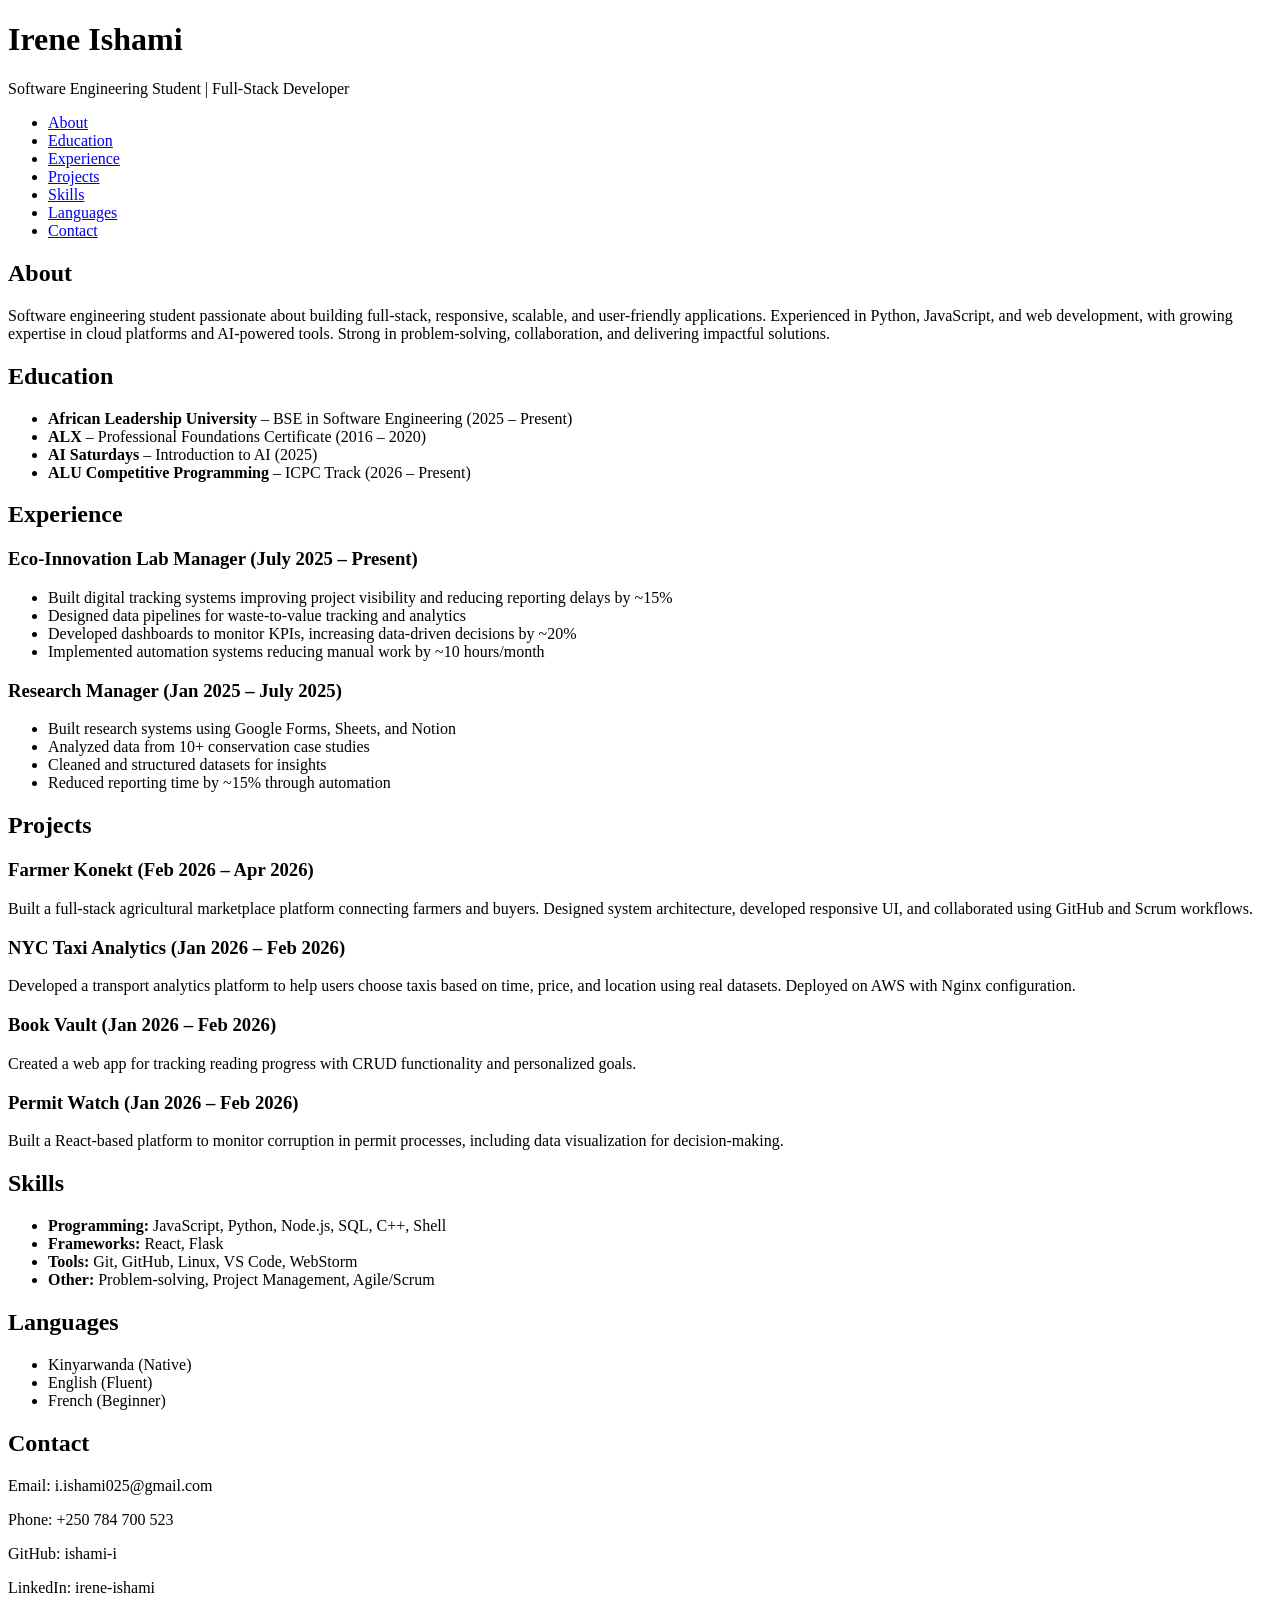
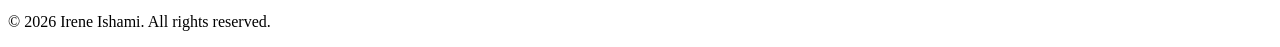
==== commit 2aec7640: "Revise portfolio details and content Updated personal information and project descriptions in the po" ====
--- a/index.html
+++ b/index.html
@@ -3,62 +3,111 @@
 <head>
     <meta charset="UTF-8">
     <meta name="viewport" content="width=device-width, initial-scale=1.0">
-    <title>Portfolio</title>
+    <title>Irene Ishami | Portfolio</title>
 </head>
 <body>
     <header>
-        <h1>Your Name</h1>
+        <h1>Irene Ishami</h1>
+        <p>Software Engineering Student | Full-Stack Developer</p>
         <nav>
             <ul>
                 <li><a href="#about">About</a></li>
                 <li><a href="#education">Education</a></li>
                 <li><a href="#experience">Experience</a></li>
                 <li><a href="#projects">Projects</a></li>
+                <li><a href="#skills">Skills</a></li>
                 <li><a href="#languages">Languages</a></li>
                 <li><a href="#contact">Contact</a></li>
             </ul>
         </nav>
     </header>
+
     <main>
+        <!-- ABOUT -->
         <section id="about">
             <h2>About</h2>
-            <p>Your about section content.</p>
+            <p>
+                Software engineering student passionate about building full-stack, responsive, 
+                scalable, and user-friendly applications. Experienced in Python, JavaScript, and 
+                web development, with growing expertise in cloud platforms and AI-powered tools. 
+                Strong in problem-solving, collaboration, and delivering impactful solutions.
+            </p>
         </section>
+
+        <!-- EDUCATION -->
         <section id="education">
             <h2>Education</h2>
             <ul>
-                <li>African Leadership University - BSE in Software Engineering (January 2025 – Present)</li>
-                <li>ALX - Certificate (September 2016 – January 2020)</li>
-                <li>AI Saturdays - Certificate (June 2025 – September 2025)</li>
-                <li>ALU Competitive Programming (February 2026 – Present)</li>
+                <li><strong>African Leadership University</strong> – BSE in Software Engineering (2025 – Present)</li>
+                <li><strong>ALX</strong> – Professional Foundations Certificate (2016 – 2020)</li>
+                <li><strong>AI Saturdays</strong> – Introduction to AI (2025)</li>
+                <li><strong>ALU Competitive Programming</strong> – ICPC Track (2026 – Present)</li>
             </ul>
         </section>
+
+        <!-- EXPERIENCE -->
         <section id="experience">
             <h2>Experience</h2>
-            <h3>Eco Innovation Lab Manager (July 2025 – Present)</h3>
+
+            <h3>Eco-Innovation Lab Manager (July 2025 – Present)</h3>
             <ul>
-                <li>Developing digital tracking systems</li>
-                <li>Creating data pipelines for analytics</li>
-                <li>Building dashboards for data visualization</li>
-                <li>Implementing automation processes</li>
+                <li>Built digital tracking systems improving project visibility and reducing reporting delays by ~15%</li>
+                <li>Designed data pipelines for waste-to-value tracking and analytics</li>
+                <li>Developed dashboards to monitor KPIs, increasing data-driven decisions by ~20%</li>
+                <li>Implemented automation systems reducing manual work by ~10 hours/month</li>
             </ul>
-            <h3>Research Manager (January 2025 - July 2025)</h3>
+
+            <h3>Research Manager (Jan 2025 – July 2025)</h3>
             <ul>
-                <li>Managing research systems</li>
-                <li>Conducting data analysis for insights</li>
+                <li>Built research systems using Google Forms, Sheets, and Notion</li>
+                <li>Analyzed data from 10+ conservation case studies</li>
+                <li>Cleaned and structured datasets for insights</li>
+                <li>Reduced reporting time by ~15% through automation</li>
             </ul>
         </section>
+
+        <!-- PROJECTS -->
         <section id="projects">
             <h2>Projects</h2>
-            <h3>Farmer Konekt</h3>
-            <p>February 2026 – April 2026: Project description here.</p>
-            <h3>NYC Taxi Project</h3>
-            <p>January 2026 – February 2026: Project description here.</p>
-            <h3>Book Vault Project</h3>
-            <p>January 2026 – February 2026: Project description here.</p>
-            <h3>Permit Watch</h3>
-            <p>January 2026 – February 2026: Project description here.</p>
+
+            <h3>Farmer Konekt (Feb 2026 – Apr 2026)</h3>
+            <p>
+                Built a full-stack agricultural marketplace platform connecting farmers and buyers.
+                Designed system architecture, developed responsive UI, and collaborated using GitHub 
+                and Scrum workflows.
+            </p>
+
+            <h3>NYC Taxi Analytics (Jan 2026 – Feb 2026)</h3>
+            <p>
+                Developed a transport analytics platform to help users choose taxis based on time, 
+                price, and location using real datasets. Deployed on AWS with Nginx configuration.
+            </p>
+
+            <h3>Book Vault (Jan 2026 – Feb 2026)</h3>
+            <p>
+                Created a web app for tracking reading progress with CRUD functionality and 
+                personalized goals.
+            </p>
+
+            <h3>Permit Watch (Jan 2026 – Feb 2026)</h3>
+            <p>
+                Built a React-based platform to monitor corruption in permit processes, including 
+                data visualization for decision-making.
+            </p>
         </section>
+
+        <!-- SKILLS -->
+        <section id="skills">
+            <h2>Skills</h2>
+            <ul>
+                <li><strong>Programming:</strong> JavaScript, Python, Node.js, SQL, C++, Shell</li>
+                <li><strong>Frameworks:</strong> React, Flask</li>
+                <li><strong>Tools:</strong> Git, GitHub, Linux, VS Code, WebStorm</li>
+                <li><strong>Other:</strong> Problem-solving, Project Management, Agile/Scrum</li>
+            </ul>
+        </section>
+
+        <!-- LANGUAGES -->
         <section id="languages">
             <h2>Languages</h2>
             <ul>
@@ -67,9 +116,19 @@
                 <li>French (Beginner)</li>
             </ul>
         </section>
+
+        <!-- CONTACT -->
+        <section id="contact">
+            <h2>Contact</h2>
+            <p>Email: i.ishami025@gmail.com</p>
+            <p>Phone: +250 784 700 523</p>
+            <p>GitHub: ishami-i</p>
+            <p>LinkedIn: irene-ishami</p>
+        </section>
     </main>
+
     <footer>
-        <p>&copy; 2026 Your Name. All rights reserved.</p>
+        <p>&copy; 2026 Irene Ishami. All rights reserved.</p>
     </footer>
 </body>
-</html>+</html>
